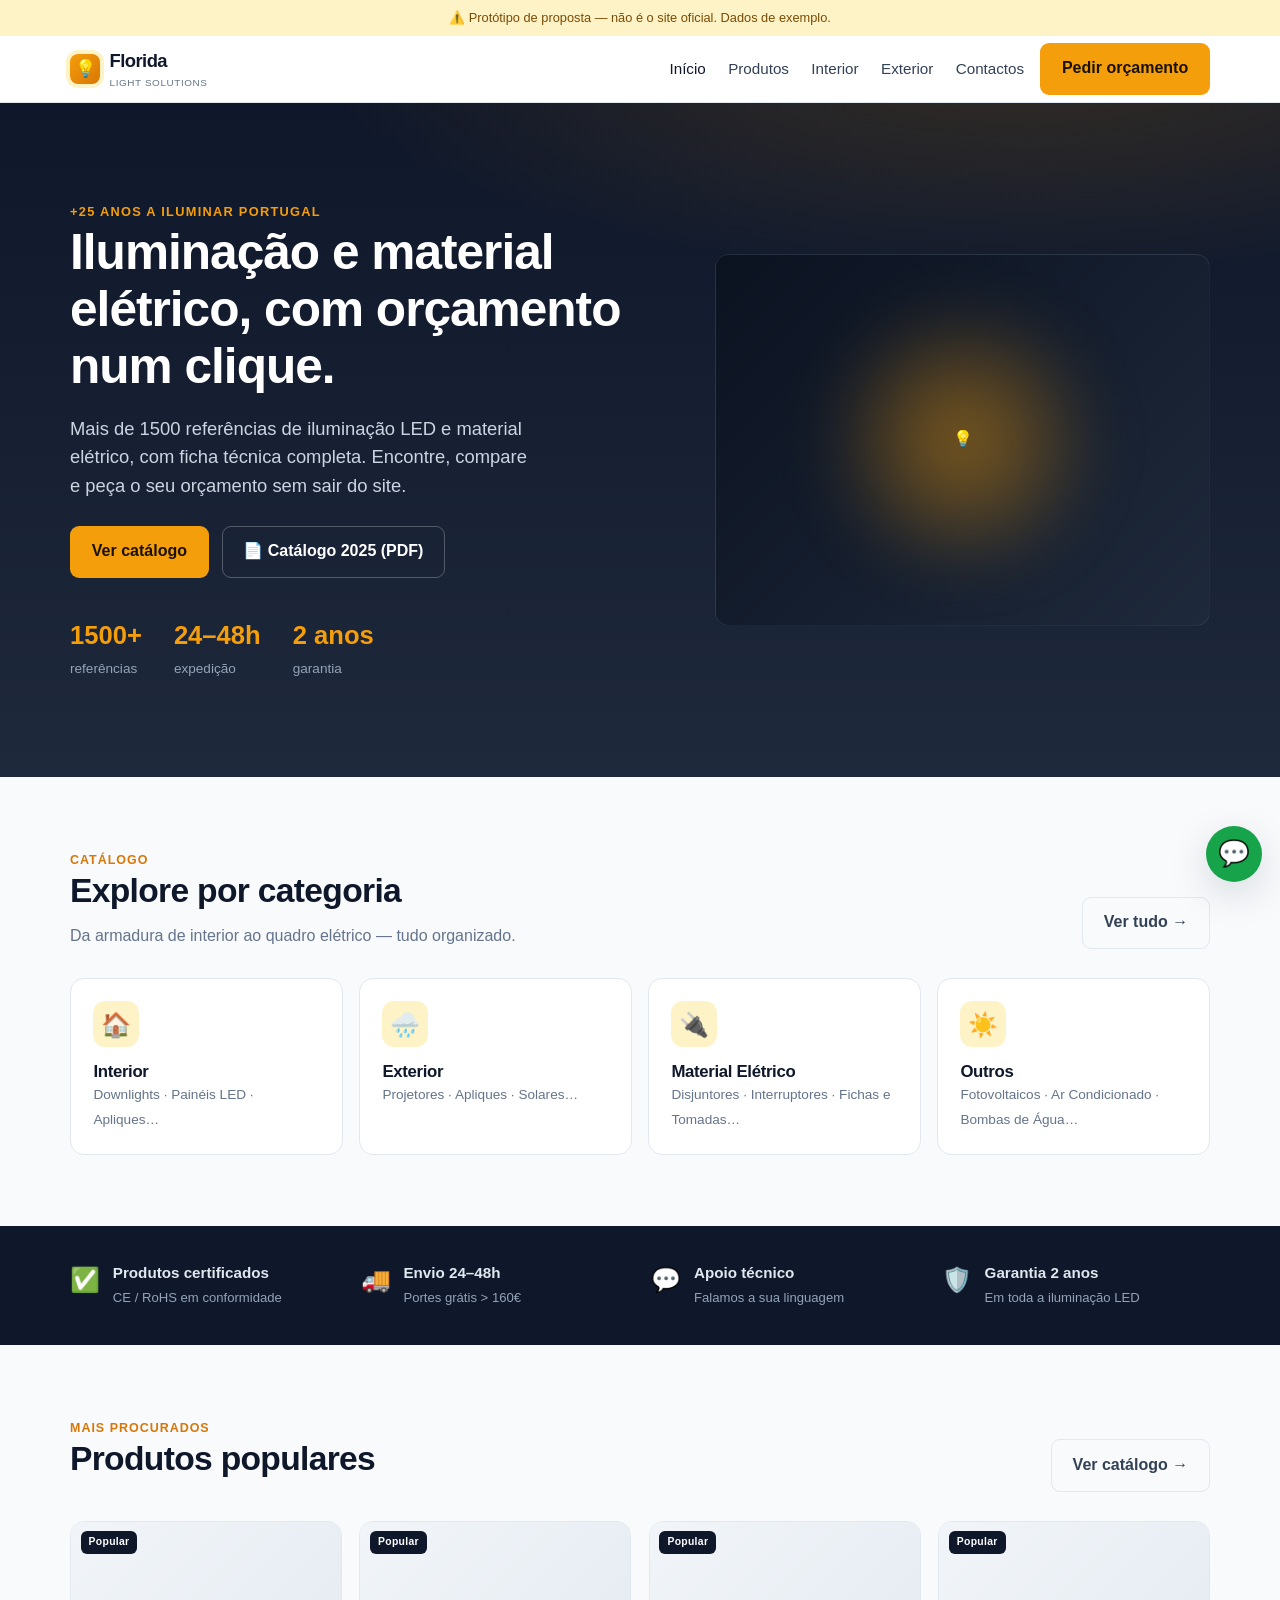
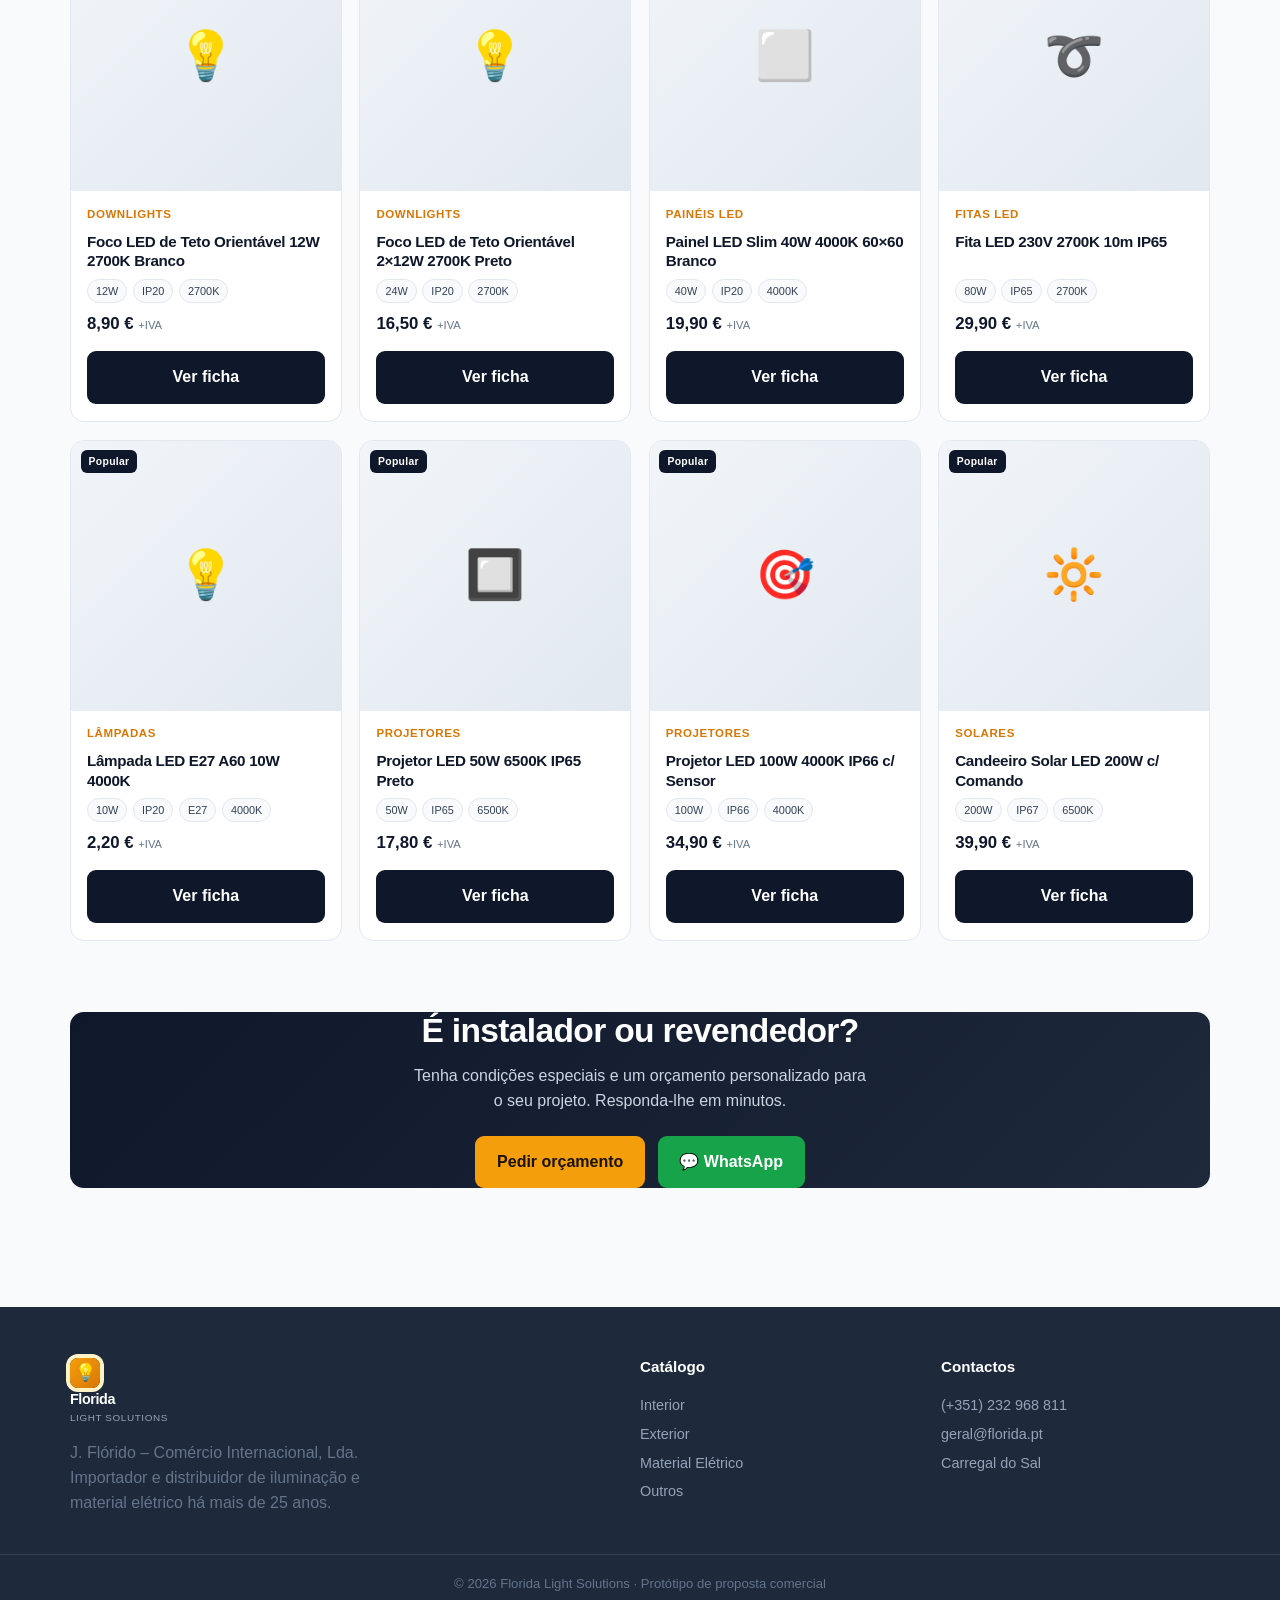
==== prototipo/index.html @ aee47a31 "Engenharia reversa florida.pt + proposta de marketplace novo - docs/diagnostico.md: levantamento (st" ====
<!DOCTYPE html>
<html lang="pt">
<head>
  <meta charset="UTF-8">
  <meta name="viewport" content="width=device-width, initial-scale=1">
  <title>Florida Light Solutions — Iluminação e Material Elétrico</title>
  <meta name="description" content="Importador e distribuidor de iluminação LED e material elétrico há mais de 25 anos. +1500 referências. Peça o seu orçamento.">
  <link rel="stylesheet" href="css/style.css">
</head>
<body>
  <div class="footer-note">⚠️ Protótipo de proposta — não é o site oficial. Dados de exemplo.</div>

  <header class="site-header">
    <div class="wrap nav">
      <a class="brand" href="index.html">
        <span class="bulb">💡</span>
        <span>Florida<small>Light Solutions</small></span>
      </a>
      <nav class="nav-links">
        <a href="index.html" class="active">Início</a>
        <a href="catalogo.html">Produtos</a>
        <a href="catalogo.html?cat=interior">Interior</a>
        <a href="catalogo.html?cat=exterior">Exterior</a>
        <a href="contacto.html">Contactos</a>
      </nav>
      <div class="nav-actions">
        <a class="btn btn-primary" href="contacto.html">Pedir orçamento</a>
      </div>
      <button class="menu-toggle" id="menuToggle" aria-label="Menu">☰</button>
    </div>
    <div class="mobile-menu" id="mobileMenu">
      <a href="index.html">Início</a>
      <a href="catalogo.html">Produtos</a>
      <a href="catalogo.html?cat=interior">Interior</a>
      <a href="catalogo.html?cat=exterior">Exterior</a>
      <a href="catalogo.html?cat=eletrico">Material Elétrico</a>
      <a href="contacto.html">Contactos</a>
    </div>
  </header>

  <!-- HERO -->
  <section class="hero">
    <div class="wrap">
      <div>
        <span class="kicker">+25 anos a iluminar Portugal</span>
        <h1>Iluminação e material elétrico, com orçamento num clique.</h1>
        <p class="lead">Mais de 1500 referências de iluminação LED e material elétrico, com ficha técnica completa. Encontre, compare e peça o seu orçamento sem sair do site.</p>
        <div class="hero-actions">
          <a class="btn btn-primary" href="catalogo.html">Ver catálogo</a>
          <a class="btn btn-ghost" style="color:#fff;border-color:rgba(255,255,255,.25)" href="#" onclick="alert('No site real: catálogo 2025 em PDF.');return false;">📄 Catálogo 2025 (PDF)</a>
        </div>
        <div class="hero-stats">
          <div><b>1500+</b><span>referências</span></div>
          <div><b>24–48h</b><span>expedição</span></div>
          <div><b>2 anos</b><span>garantia</span></div>
        </div>
      </div>
      <div class="hero-visual" aria-hidden="true">
        <div class="glow"></div>
        <div class="lamp">💡</div>
      </div>
    </div>
  </section>

  <!-- CATEGORIAS -->
  <section class="block">
    <div class="wrap">
      <div class="section-head">
        <div>
          <span class="eyebrow">Catálogo</span>
          <h2>Explore por categoria</h2>
          <p class="muted">Da armadura de interior ao quadro elétrico — tudo organizado.</p>
        </div>
        <a class="btn btn-ghost" href="catalogo.html">Ver tudo →</a>
      </div>
      <div class="cat-grid" id="homeCats"></div>
    </div>
  </section>

  <!-- TRUST -->
  <section class="trust">
    <div class="wrap">
      <div class="item"><span class="i">✅</span><div><b>Produtos certificados</b><span>CE / RoHS em conformidade</span></div></div>
      <div class="item"><span class="i">🚚</span><div><b>Envio 24–48h</b><span>Portes grátis &gt; 160€</span></div></div>
      <div class="item"><span class="i">💬</span><div><b>Apoio técnico</b><span>Falamos a sua linguagem</span></div></div>
      <div class="item"><span class="i">🛡️</span><div><b>Garantia 2 anos</b><span>Em toda a iluminação LED</span></div></div>
    </div>
  </section>

  <!-- POPULARES -->
  <section class="block">
    <div class="wrap">
      <div class="section-head">
        <div>
          <span class="eyebrow">Mais procurados</span>
          <h2>Produtos populares</h2>
        </div>
        <a class="btn btn-ghost" href="catalogo.html">Ver catálogo →</a>
      </div>
      <div class="product-grid" id="homePopular"></div>
    </div>
  </section>

  <!-- CTA -->
  <section class="block" style="padding-top:0">
    <div class="wrap">
      <div style="background:linear-gradient(135deg,var(--ink),var(--graphite));color:#fff;border-radius:var(--radius);padding:clamp(2rem,1.5rem+3vw,3.5rem);text-align:center">
        <h2 style="color:#fff">É instalador ou revendedor?</h2>
        <p style="color:#cbd5e1;max-width:52ch;margin:.4rem auto 1.4rem">Tenha condições especiais e um orçamento personalizado para o seu projeto. Responda-lhe em minutos.</p>
        <a class="btn btn-primary" href="contacto.html">Pedir orçamento</a>
        <a class="btn btn-wa" data-wa href="#" target="_blank" style="margin-left:.5rem">💬 WhatsApp</a>
      </div>
    </div>
  </section>

  <footer class="site-footer">
    <div class="wrap">
      <div>
        <a class="brand" href="index.html" style="color:#fff"><span class="bulb">💡</span><span>Florida<small style="color:#94a3b8">Light Solutions</small></span></a>
        <p class="muted" style="margin-top:.8rem;max-width:34ch">J. Flórido – Comércio Internacional, Lda. Importador e distribuidor de iluminação e material elétrico há mais de 25 anos.</p>
      </div>
      <div>
        <h5>Catálogo</h5>
        <a href="catalogo.html?cat=interior">Interior</a>
        <a href="catalogo.html?cat=exterior">Exterior</a>
        <a href="catalogo.html?cat=eletrico">Material Elétrico</a>
        <a href="catalogo.html?cat=outros">Outros</a>
      </div>
      <div>
        <h5>Contactos</h5>
        <a data-tel href="#">(+351) 232 968 811</a>
        <a data-mail href="#">geral@florida.pt</a>
        <a href="contacto.html">Carregal do Sal</a>
      </div>
    </div>
    <div class="footer-bottom">© 2026 Florida Light Solutions · Protótipo de proposta comercial</div>
  </footer>

  <a class="wa-float" data-wa href="#" target="_blank" aria-label="WhatsApp">💬</a>

  <script src="js/produtos.js"></script>
  <script src="js/app.js"></script>
</body>
</html>
---- prototipo/css/style.css ----
/* ============================================================
   Florida Light Solutions — protótipo de proposta
   Vanilla CSS, mobile-first, sem frameworks.
   Paleta: grafite industrial + âmbar (luz quente) + branco.
   ============================================================ */

:root {
  --ink: #0f172a;
  --graphite: #1e293b;
  --slate: #334155;
  --muted: #64748b;
  --line: #e2e8f0;
  --bg: #f8fafc;
  --card: #ffffff;

  --amber: #f59e0b;      /* luz quente 2700K */
  --amber-600: #d97706;
  --amber-100: #fef3c7;
  --cool: #38bdf8;       /* luz fria, usado com parcimónia */
  --green: #16a34a;      /* whatsapp / disponível */

  --radius: 14px;
  --radius-sm: 9px;
  --shadow: 0 1px 3px rgba(15,23,42,.06), 0 8px 24px rgba(15,23,42,.06);
  --shadow-lg: 0 12px 40px rgba(15,23,42,.14);
  --maxw: 1180px;
  --font: -apple-system, BlinkMacSystemFont, "Segoe UI", Roboto, Helvetica, Arial, sans-serif;
}

* { box-sizing: border-box; }
html { scroll-behavior: smooth; }
body {
  margin: 0;
  font-family: var(--font);
  color: var(--ink);
  background: var(--bg);
  line-height: 1.55;
  -webkit-font-smoothing: antialiased;
}
img { max-width: 100%; display: block; }
a { color: inherit; text-decoration: none; }
h1,h2,h3 { line-height: 1.15; margin: 0 0 .4em; letter-spacing: -.02em; }
h1 { font-size: clamp(1.9rem, 1.3rem + 3vw, 3.1rem); }
h2 { font-size: clamp(1.4rem, 1rem + 1.8vw, 2.1rem); }
.wrap { max-width: var(--maxw); margin: 0 auto; padding: 0 20px; }
.muted { color: var(--muted); }
.center { text-align: center; }

/* ---------- Botões ---------- */
.btn {
  display: inline-flex; align-items: center; gap: .5rem;
  font: inherit; font-weight: 600; cursor: pointer;
  padding: .8rem 1.3rem; border-radius: var(--radius-sm);
  border: 1px solid transparent; transition: .15s ease;
  white-space: nowrap;
}
.btn-primary { background: var(--amber); color: #1a1200; }
.btn-primary:hover { background: var(--amber-600); transform: translateY(-1px); }
.btn-dark { background: var(--ink); color: #fff; }
.btn-dark:hover { background: var(--graphite); }
.btn-ghost { background: transparent; border-color: var(--line); color: var(--slate); }
.btn-ghost:hover { border-color: var(--muted); }
.btn-wa { background: var(--green); color: #fff; }
.btn-wa:hover { filter: brightness(1.05); }
.btn-block { width: 100%; justify-content: center; }

/* ---------- Header ---------- */
.site-header {
  position: sticky; top: 0; z-index: 40;
  background: rgba(255,255,255,.92);
  backdrop-filter: saturate(180%) blur(10px);
  border-bottom: 1px solid var(--line);
}
.nav {
  display: flex; align-items: center; gap: 1rem;
  height: 66px;
}
.brand { display: flex; align-items: center; gap: .6rem; font-weight: 800; letter-spacing: -.03em; font-size: 1.15rem; }
.brand .bulb {
  width: 30px; height: 30px; border-radius: 8px;
  background: linear-gradient(135deg, var(--amber), var(--amber-600));
  display: grid; place-items: center; color: #1a1200; font-size: 17px;
  box-shadow: 0 0 0 4px var(--amber-100);
}
.brand small { display:block; font-weight: 500; font-size: .62rem; color: var(--muted); letter-spacing: .06em; text-transform: uppercase; }
.nav-links { display: none; margin-left: auto; gap: 1.4rem; align-items: center; }
.nav-links a { font-weight: 500; color: var(--slate); font-size: .95rem; }
.nav-links a:hover, .nav-links a.active { color: var(--ink); }
.nav-actions { margin-left: auto; display: flex; align-items: center; gap: .6rem; }
.nav-links + .nav-actions { margin-left: 0; }
.menu-toggle { margin-left:auto; background:none; border:1px solid var(--line); border-radius:8px; padding:.5rem .6rem; cursor:pointer; font-size:1.1rem; }

@media (min-width: 860px) {
  .nav-links { display: flex; }
  .menu-toggle { display: none; }
}
.mobile-menu { display:none; border-bottom:1px solid var(--line); background:#fff; }
.mobile-menu.open { display:block; }
.mobile-menu a { display:block; padding:.9rem 20px; border-top:1px solid var(--line); font-weight:500; }

/* ---------- Hero ---------- */
.hero {
  background:
    radial-gradient(1200px 400px at 80% -10%, rgba(245,158,11,.18), transparent 60%),
    linear-gradient(180deg, var(--ink), var(--graphite));
  color: #fff; padding: clamp(3rem, 2rem + 6vw, 6rem) 0;
}
.hero .wrap { display: grid; gap: 2.5rem; align-items: center; }
.hero h1 { color: #fff; }
.hero p.lead { font-size: 1.15rem; color: #cbd5e1; max-width: 46ch; }
.hero .kicker { color: var(--amber); font-weight: 700; letter-spacing: .1em; text-transform: uppercase; font-size: .8rem; }
.hero-actions { display: flex; flex-wrap: wrap; gap: .8rem; margin-top: 1.6rem; }
.hero-stats { display:flex; gap:2rem; margin-top:2.4rem; flex-wrap:wrap; }
.hero-stats b { display:block; font-size:1.6rem; color:var(--amber); }
.hero-stats span { color:#94a3b8; font-size:.85rem; }
.hero-visual {
  aspect-ratio: 4/3; border-radius: var(--radius); overflow:hidden;
  background: linear-gradient(135deg,#0b1220,#1e293b);
  border:1px solid rgba(255,255,255,.08); position:relative;
  display:grid; place-items:center;
}
.hero-visual .glow { position:absolute; width:70%; height:70%; border-radius:50%;
  background: radial-gradient(circle, rgba(245,158,11,.5), transparent 65%); filter: blur(30px); }
.hero-visual .lamp { position:relative; font-size: clamp(5rem,4rem+8vw,9rem); }
@media (min-width: 900px){ .hero .wrap { grid-template-columns: 1.1fr .9fr; } }

/* ---------- Secções ---------- */
section.block { padding: clamp(2.5rem, 2rem + 3vw, 4.5rem) 0; }
.section-head { display:flex; align-items:end; justify-content:space-between; gap:1rem; margin-bottom:1.8rem; flex-wrap:wrap; }
.section-head p { margin:.2rem 0 0; }
.eyebrow { color: var(--amber-600); font-weight:700; text-transform:uppercase; letter-spacing:.08em; font-size:.78rem; }

/* ---------- Grelha de categorias ---------- */
.cat-grid { display:grid; gap:1rem; grid-template-columns: repeat(2,1fr); }
@media (min-width:760px){ .cat-grid { grid-template-columns: repeat(4,1fr); } }
.cat-card {
  background:var(--card); border:1px solid var(--line); border-radius:var(--radius);
  padding:1.4rem; transition:.15s; display:block;
}
.cat-card:hover { box-shadow:var(--shadow); transform:translateY(-2px); border-color:transparent; }
.cat-card .ico { width:46px; height:46px; border-radius:12px; background:var(--amber-100); color:var(--amber-600);
  display:grid; place-items:center; font-size:24px; margin-bottom:.9rem; }
.cat-card h3 { font-size:1.05rem; margin:0 0 .1rem; }
.cat-card span { color:var(--muted); font-size:.85rem; }

/* ---------- Grelha de produtos ---------- */
.product-grid { display:grid; gap:1.1rem; grid-template-columns: repeat(2,1fr); }
@media (min-width:680px){ .product-grid { grid-template-columns: repeat(3,1fr); } }
@media (min-width:1000px){ .product-grid { grid-template-columns: repeat(4,1fr); } }
.card {
  background:var(--card); border:1px solid var(--line); border-radius:var(--radius);
  overflow:hidden; display:flex; flex-direction:column; transition:.15s;
}
.card:hover { box-shadow:var(--shadow); transform:translateY(-3px); }
.card .thumb {
  aspect-ratio:1; background:linear-gradient(135deg,#f1f5f9,#e2e8f0);
  display:grid; place-items:center; font-size:3rem; position:relative;
}
.card .thumb .tag {
  position:absolute; top:.6rem; left:.6rem; background:var(--ink); color:#fff;
  font-size:.65rem; font-weight:600; padding:.2rem .5rem; border-radius:6px; letter-spacing:.03em;
}
.card .body { padding:.9rem 1rem 1.1rem; display:flex; flex-direction:column; gap:.5rem; flex:1; }
.card .cat { color:var(--amber-600); font-size:.72rem; font-weight:700; text-transform:uppercase; letter-spacing:.05em; }
.card h3 { font-size:.95rem; margin:0; line-height:1.3; }
.card .specs { display:flex; flex-wrap:wrap; gap:.35rem; margin-top:auto; }
.chip { font-size:.68rem; background:var(--bg); border:1px solid var(--line); color:var(--slate);
  padding:.15rem .5rem; border-radius:999px; }
.card .price { font-weight:800; font-size:1.05rem; }
.card .price small { font-weight:500; color:var(--muted); font-size:.7rem; }
.card .card-btn { margin-top:.4rem; }

/* ---------- Catálogo layout ---------- */
.catalog { display:grid; gap:1.5rem; }
@media (min-width:900px){ .catalog { grid-template-columns: 260px 1fr; align-items:start; } }
.filters {
  background:var(--card); border:1px solid var(--line); border-radius:var(--radius); padding:1.2rem;
  position:sticky; top:82px;
}
.filters h4 { margin:1.1rem 0 .5rem; font-size:.85rem; text-transform:uppercase; letter-spacing:.05em; color:var(--muted); }
.filters h4:first-child { margin-top:0; }
.filter-opt { display:flex; align-items:center; gap:.5rem; padding:.28rem 0; font-size:.92rem; cursor:pointer; }
.filter-opt input { accent-color: var(--amber-600); width:16px; height:16px; }
.range-val { font-weight:700; color:var(--amber-600); }
input[type=range]{ width:100%; accent-color:var(--amber-600); }
.toolbar { display:flex; gap:.8rem; align-items:center; justify-content:space-between; margin-bottom:1.1rem; flex-wrap:wrap; }
.searchbox { flex:1; min-width:180px; display:flex; align-items:center; gap:.5rem;
  background:var(--card); border:1px solid var(--line); border-radius:var(--radius-sm); padding:.6rem .9rem; }
.searchbox input { border:none; outline:none; font:inherit; width:100%; background:none; }
select.sort { font:inherit; padding:.6rem .9rem; border:1px solid var(--line); border-radius:var(--radius-sm); background:var(--card); }
.result-count { color:var(--muted); font-size:.9rem; }
.filters-toggle { display:inline-flex; }
@media (min-width:900px){ .filters-toggle { display:none; } .filters { display:block !important; } }
.filters.mobile-hidden { display:none; }

/* ---------- Ficha de produto ---------- */
.pd { display:grid; gap:2rem; }
@media (min-width:880px){ .pd { grid-template-columns: 1fr 1fr; align-items:start; } }
.gallery .main {
  aspect-ratio:1; background:linear-gradient(135deg,#f1f5f9,#e2e8f0); border:1px solid var(--line);
  border-radius:var(--radius); display:grid; place-items:center; font-size:7rem;
}
.gallery .thumbs { display:flex; gap:.6rem; margin-top:.8rem; }
.gallery .thumbs div { width:64px; height:64px; border:1px solid var(--line); border-radius:10px;
  display:grid; place-items:center; font-size:1.6rem; background:var(--card); cursor:pointer; }
.gallery .thumbs div.active { border-color:var(--amber); box-shadow:0 0 0 2px var(--amber-100); }
.pd .cat { color:var(--amber-600); font-weight:700; text-transform:uppercase; font-size:.78rem; letter-spacing:.05em; }
.pd .price-row { display:flex; align-items:baseline; gap:.6rem; margin:.6rem 0 1rem; }
.pd .price-row .big { font-size:2rem; font-weight:800; }
.pd .ref { color:var(--muted); font-size:.85rem; }
.pd .actions { display:flex; flex-direction:column; gap:.6rem; margin:1.3rem 0; }
@media (min-width:520px){ .pd .actions { flex-direction:row; } }
.spec-table { width:100%; border-collapse:collapse; margin-top:1rem; }
.spec-table th, .spec-table td { text-align:left; padding:.6rem .2rem; border-bottom:1px solid var(--line); font-size:.92rem; }
.spec-table th { color:var(--muted); font-weight:500; width:45%; }
.spec-table td { font-weight:600; }
.badges { display:flex; flex-wrap:wrap; gap:.6rem; margin-top:1.2rem; }
.badge { display:inline-flex; align-items:center; gap:.4rem; font-size:.8rem; color:var(--slate);
  background:var(--bg); border:1px solid var(--line); padding:.4rem .7rem; border-radius:999px; }
.datasheet { display:inline-flex; align-items:center; gap:.5rem; margin-top:1rem; font-weight:600; color:var(--amber-600); }

/* ---------- Trust bar ---------- */
.trust { background:var(--ink); color:#e2e8f0; }
.trust .wrap { display:grid; gap:1.4rem; grid-template-columns:repeat(2,1fr); padding:2.2rem 20px; }
@media (min-width:760px){ .trust .wrap { grid-template-columns:repeat(4,1fr); } }
.trust .item { display:flex; gap:.8rem; align-items:flex-start; }
.trust .item .i { font-size:1.5rem; color:var(--amber); }
.trust .item b { display:block; font-size:.95rem; }
.trust .item span { color:#94a3b8; font-size:.82rem; }

/* ---------- Contacto ---------- */
.contact-grid { display:grid; gap:2rem; }
@media (min-width:820px){ .contact-grid { grid-template-columns: 1fr 1fr; } }
.field { margin-bottom:1rem; }
.field label { display:block; font-size:.85rem; font-weight:600; margin-bottom:.35rem; }
.field input, .field textarea, .field select {
  width:100%; font:inherit; padding:.75rem .9rem; border:1px solid var(--line);
  border-radius:var(--radius-sm); background:var(--card); outline:none; transition:.15s;
}
.field input:focus, .field textarea:focus, .field select:focus { border-color:var(--amber); box-shadow:0 0 0 3px var(--amber-100); }
.info-card { background:var(--card); border:1px solid var(--line); border-radius:var(--radius); padding:1.4rem; }
.info-row { display:flex; gap:.8rem; align-items:flex-start; padding:.7rem 0; border-bottom:1px solid var(--line); }
.info-row:last-child { border-bottom:none; }
.info-row .i { font-size:1.2rem; color:var(--amber-600); width:24px; text-align:center; }

/* ---------- Breadcrumb ---------- */
.crumb { font-size:.85rem; color:var(--muted); padding:1rem 0; }
.crumb a:hover { color:var(--ink); }

/* ---------- WhatsApp flutuante ---------- */
.wa-float {
  position:fixed; right:18px; bottom:18px; z-index:50;
  background:var(--green); color:#fff; width:56px; height:56px; border-radius:50%;
  display:grid; place-items:center; font-size:1.6rem; box-shadow:var(--shadow-lg);
  transition:.15s;
}
.wa-float:hover { transform:scale(1.06); }

/* ---------- Footer ---------- */
.site-footer { background:var(--graphite); color:#cbd5e1; margin-top:3rem; }
.site-footer .wrap { padding:3rem 20px 1.4rem; display:grid; gap:2rem; grid-template-columns:repeat(2,1fr); }
@media (min-width:760px){ .site-footer .wrap { grid-template-columns:2fr 1fr 1fr; } }
.site-footer h5 { color:#fff; margin:0 0 .8rem; font-size:.95rem; }
.site-footer a { color:#94a3b8; display:block; padding:.2rem 0; font-size:.9rem; }
.site-footer a:hover { color:#fff; }
.footer-bottom { border-top:1px solid rgba(255,255,255,.1); text-align:center; color:#64748b; font-size:.82rem; padding:1.2rem 0; }
.footer-note { background:var(--amber-100); color:#7c4a03; text-align:center; font-size:.8rem; padding:.5rem; }

/* ---------- Utilitários ---------- */
.hidden { display:none !important; }
.empty { text-align:center; padding:3rem 1rem; color:var(--muted); }
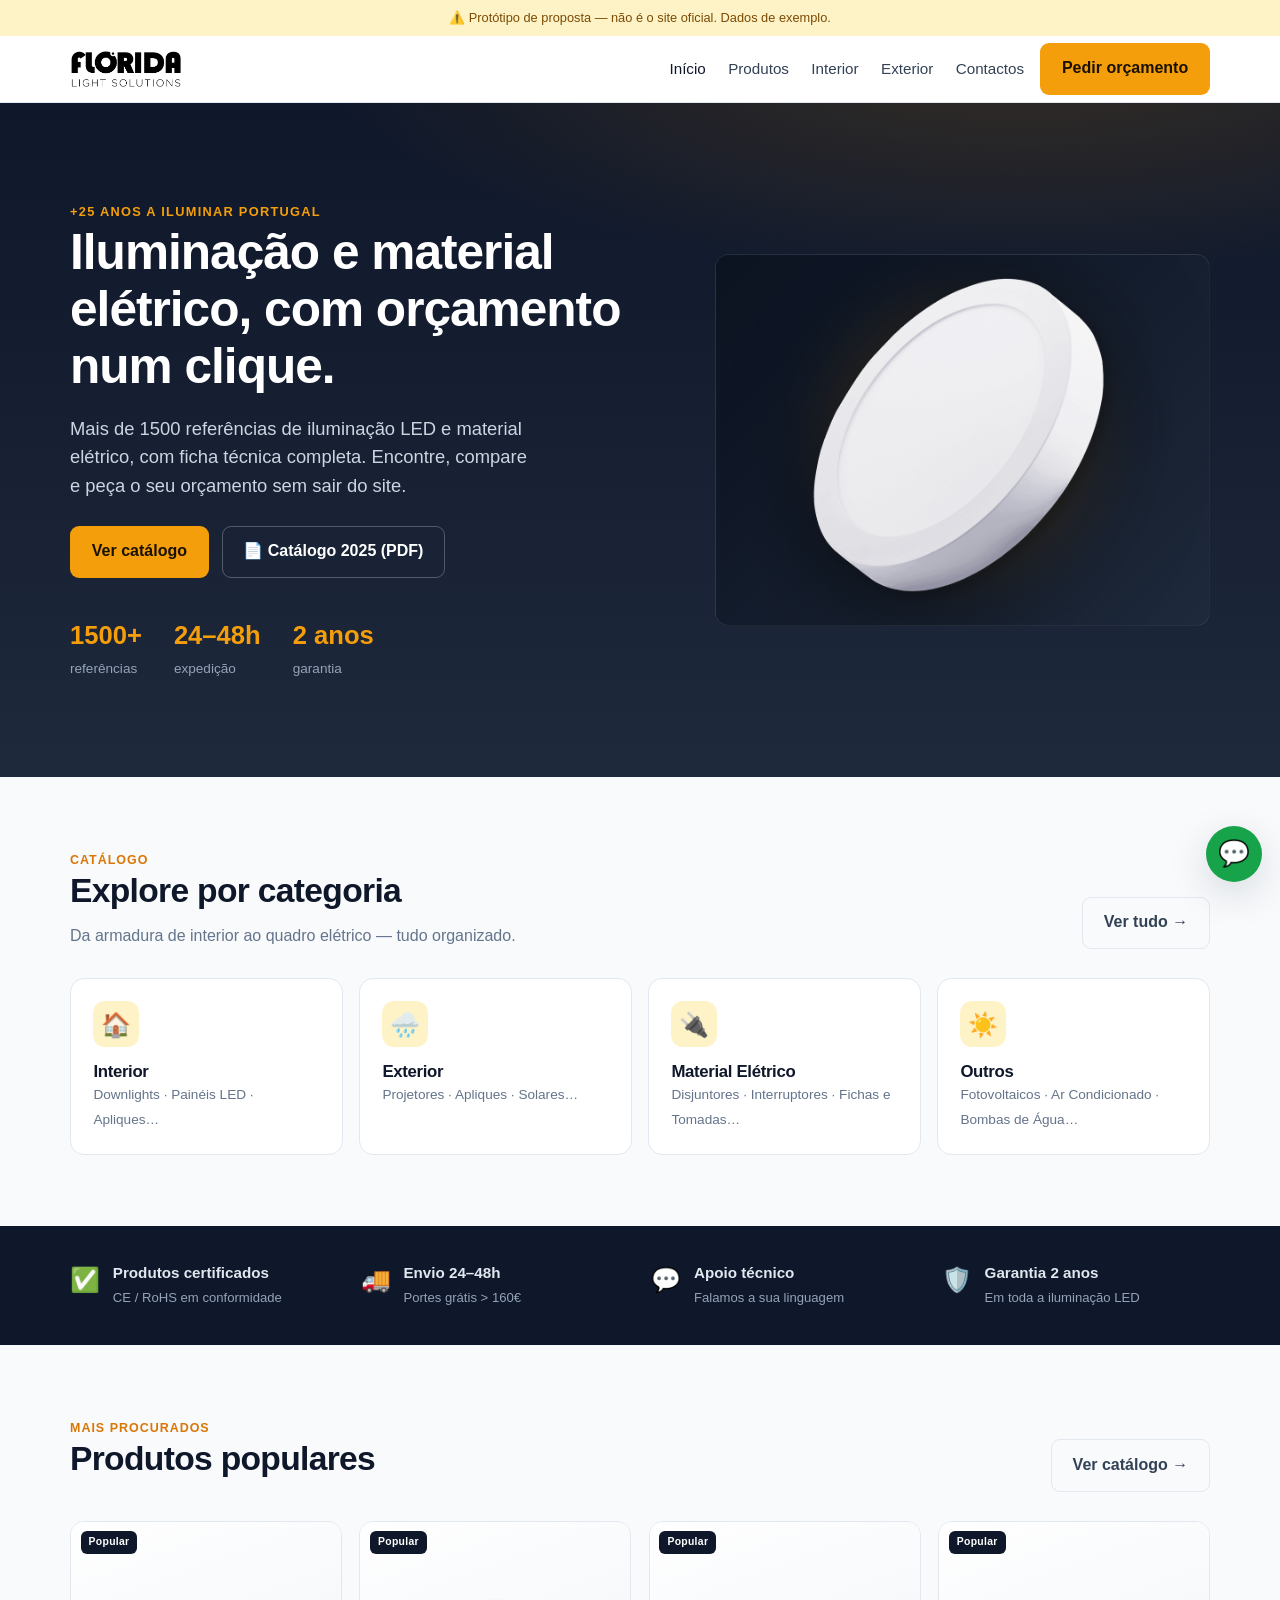
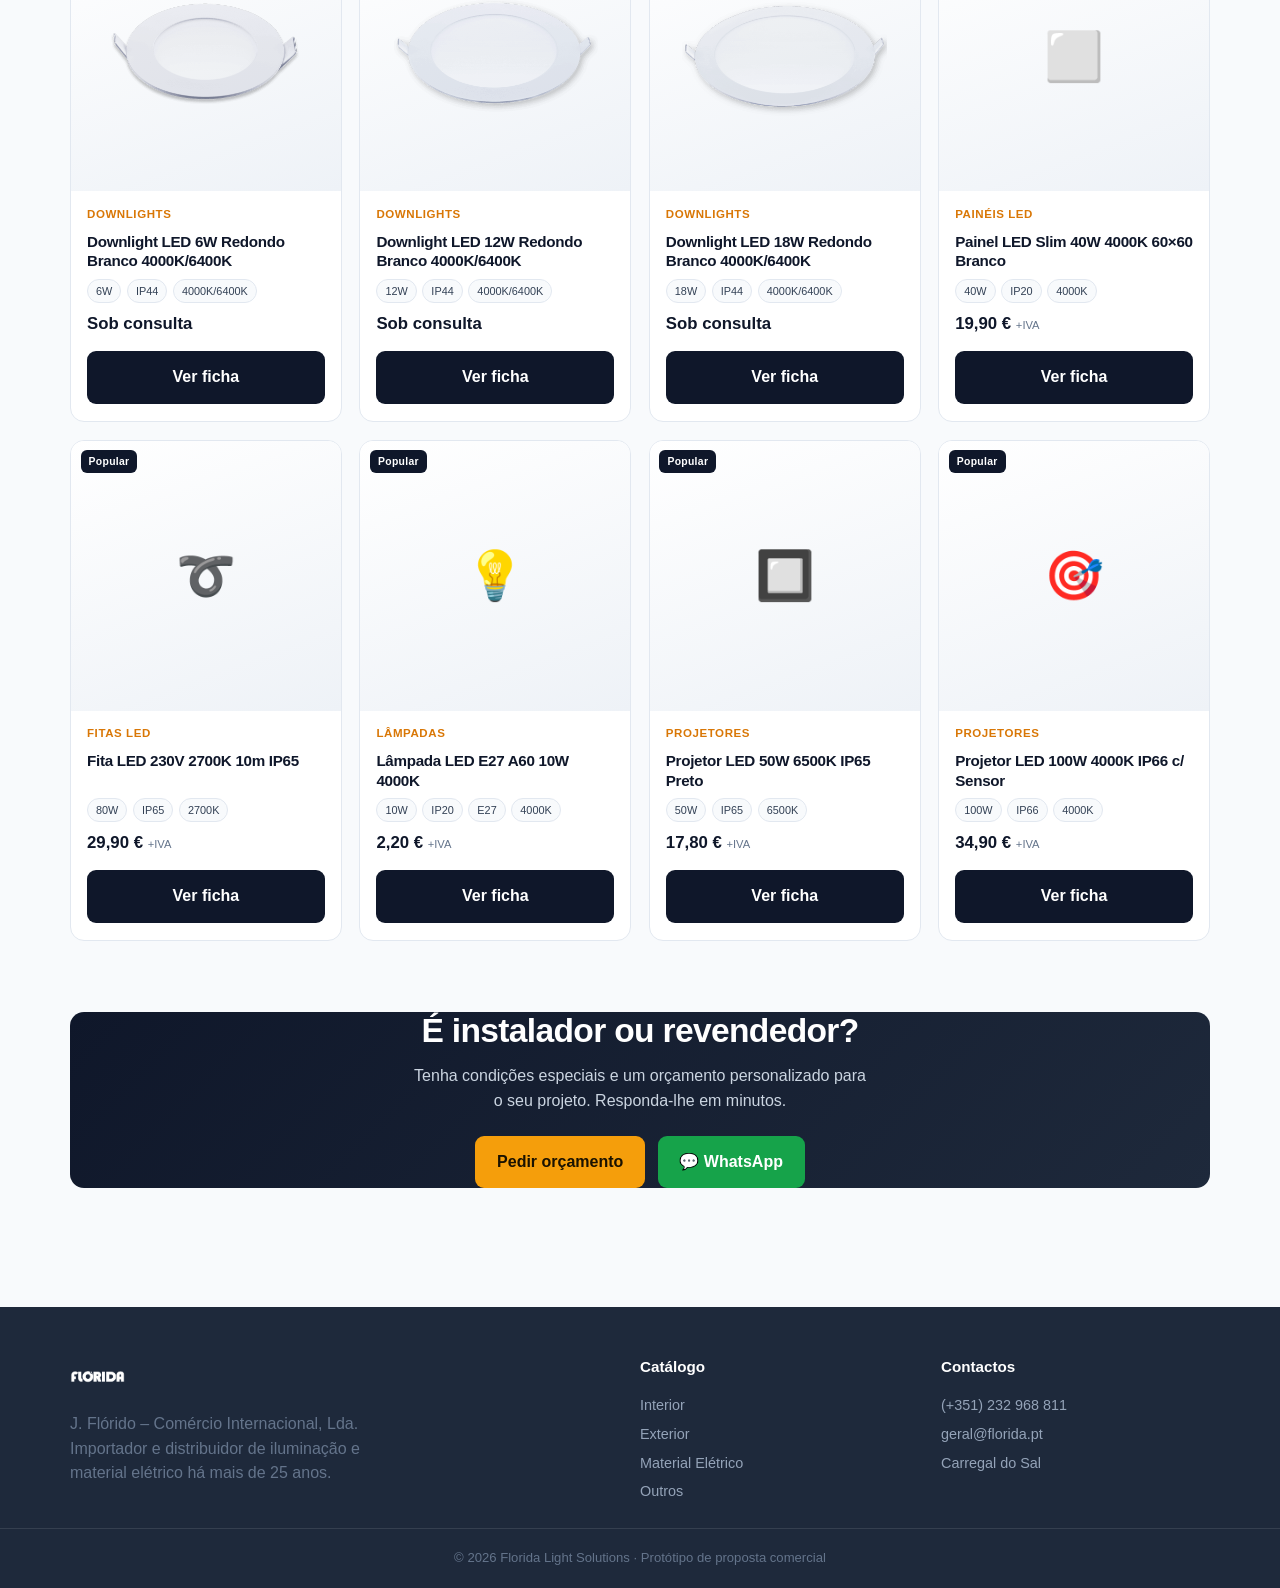
==== commit 682ff862: "Logótipo oficial FLÓRIDA + fotos reais dos produtos + polimento - Cabeçalho/rodapé usam o logótipo r" ====
--- a/prototipo/index.html
+++ b/prototipo/index.html
@@ -12,10 +12,7 @@
 
   <header class="site-header">
     <div class="wrap nav">
-      <a class="brand" href="index.html">
-        <span class="bulb">💡</span>
-        <span>Florida<small>Light Solutions</small></span>
-      </a>
+      <a class="brand" href="index.html"><img class="logo" src="img/logo-florida-dark.png" alt="Florida Light Solutions"></a>
       <nav class="nav-links">
         <a href="index.html" class="active">Início</a>
         <a href="catalogo.html">Produtos</a>
@@ -57,7 +54,7 @@
       </div>
       <div class="hero-visual" aria-hidden="true">
         <div class="glow"></div>
-        <div class="lamp">💡</div>
+        <img class="hero-prod" src="img/dl-18w-superficie.png" alt="">
       </div>
     </div>
   </section>
@@ -116,7 +113,7 @@
   <footer class="site-footer">
     <div class="wrap">
       <div>
-        <a class="brand" href="index.html" style="color:#fff"><span class="bulb">💡</span><span>Florida<small style="color:#94a3b8">Light Solutions</small></span></a>
+        <a class="brand" href="index.html"><img class="logo logo-light" src="img/logo-florida.png" alt="Florida Light Solutions"></a>
         <p class="muted" style="margin-top:.8rem;max-width:34ch">J. Flórido – Comércio Internacional, Lda. Importador e distribuidor de iluminação e material elétrico há mais de 25 anos.</p>
       </div>
       <div>
--- a/prototipo/css/style.css
+++ b/prototipo/css/style.css
@@ -83,6 +83,9 @@
   box-shadow: 0 0 0 4px var(--amber-100);
 }
 .brand small { display:block; font-weight: 500; font-size: .62rem; color: var(--muted); letter-spacing: .06em; text-transform: uppercase; }
+.brand .logo { height: 34px; width: auto; display: block; }
+.brand .logo-light { height: 42px; }
+@media (min-width: 860px){ .brand .logo { height: 38px; } }
 .nav-links { display: none; margin-left: auto; gap: 1.4rem; align-items: center; }
 .nav-links a { font-weight: 500; color: var(--slate); font-size: .95rem; }
 .nav-links a:hover, .nav-links a.active { color: var(--ink); }
@@ -119,9 +122,11 @@
   border:1px solid rgba(255,255,255,.08); position:relative;
   display:grid; place-items:center;
 }
-.hero-visual .glow { position:absolute; width:70%; height:70%; border-radius:50%;
-  background: radial-gradient(circle, rgba(245,158,11,.5), transparent 65%); filter: blur(30px); }
+.hero-visual .glow { position:absolute; width:80%; height:80%; border-radius:50%;
+  background: radial-gradient(circle, rgba(245,158,11,.45), transparent 62%); filter: blur(34px); }
 .hero-visual .lamp { position:relative; font-size: clamp(5rem,4rem+8vw,9rem); }
+.hero-visual .hero-prod { position:relative; width:72%; height:auto; object-fit:contain;
+  filter: drop-shadow(0 24px 50px rgba(0,0,0,.5)); }
 @media (min-width: 900px){ .hero .wrap { grid-template-columns: 1.1fr .9fr; } }
 
 /* ---------- Secções ---------- */
@@ -153,9 +158,14 @@
 }
 .card:hover { box-shadow:var(--shadow); transform:translateY(-3px); }
 .card .thumb {
-  aspect-ratio:1; background:linear-gradient(135deg,#f1f5f9,#e2e8f0);
-  display:grid; place-items:center; font-size:3rem; position:relative;
-}
+  aspect-ratio:1; background:linear-gradient(160deg,#ffffff,#eef2f7);
+  display:grid; place-items:center; font-size:3rem; position:relative; overflow:hidden;
+}
+.card .thumb.has-img { padding:12%; }
+.card .thumb img { width:100%; height:100%; object-fit:contain;
+  transition:transform .25s ease; mix-blend-mode:multiply; }
+.card:hover .thumb img { transform:scale(1.05); }
+.card .thumb .ph { line-height:1; }
 .card .thumb .tag {
   position:absolute; top:.6rem; left:.6rem; background:var(--ink); color:#fff;
   font-size:.65rem; font-weight:600; padding:.2rem .5rem; border-radius:6px; letter-spacing:.03em;
@@ -197,12 +207,15 @@
 .pd { display:grid; gap:2rem; }
 @media (min-width:880px){ .pd { grid-template-columns: 1fr 1fr; align-items:start; } }
 .gallery .main {
-  aspect-ratio:1; background:linear-gradient(135deg,#f1f5f9,#e2e8f0); border:1px solid var(--line);
-  border-radius:var(--radius); display:grid; place-items:center; font-size:7rem;
-}
+  aspect-ratio:1; background:linear-gradient(160deg,#ffffff,#eef2f7); border:1px solid var(--line);
+  border-radius:var(--radius); display:grid; place-items:center; font-size:7rem; overflow:hidden;
+}
+.gallery .main.has-img { padding:8%; }
+.gallery .main img { width:100%; height:100%; object-fit:contain; mix-blend-mode:multiply; }
 .gallery .thumbs { display:flex; gap:.6rem; margin-top:.8rem; }
 .gallery .thumbs div { width:64px; height:64px; border:1px solid var(--line); border-radius:10px;
-  display:grid; place-items:center; font-size:1.6rem; background:var(--card); cursor:pointer; }
+  display:grid; place-items:center; font-size:1.6rem; background:var(--card); cursor:pointer; overflow:hidden; padding:6px; }
+.gallery .thumbs div img { width:100%; height:100%; object-fit:contain; mix-blend-mode:multiply; }
 .gallery .thumbs div.active { border-color:var(--amber); box-shadow:0 0 0 2px var(--amber-100); }
 .pd .cat { color:var(--amber-600); font-weight:700; text-transform:uppercase; font-size:.78rem; letter-spacing:.05em; }
 .pd .price-row { display:flex; align-items:baseline; gap:.6rem; margin:.6rem 0 1rem; }
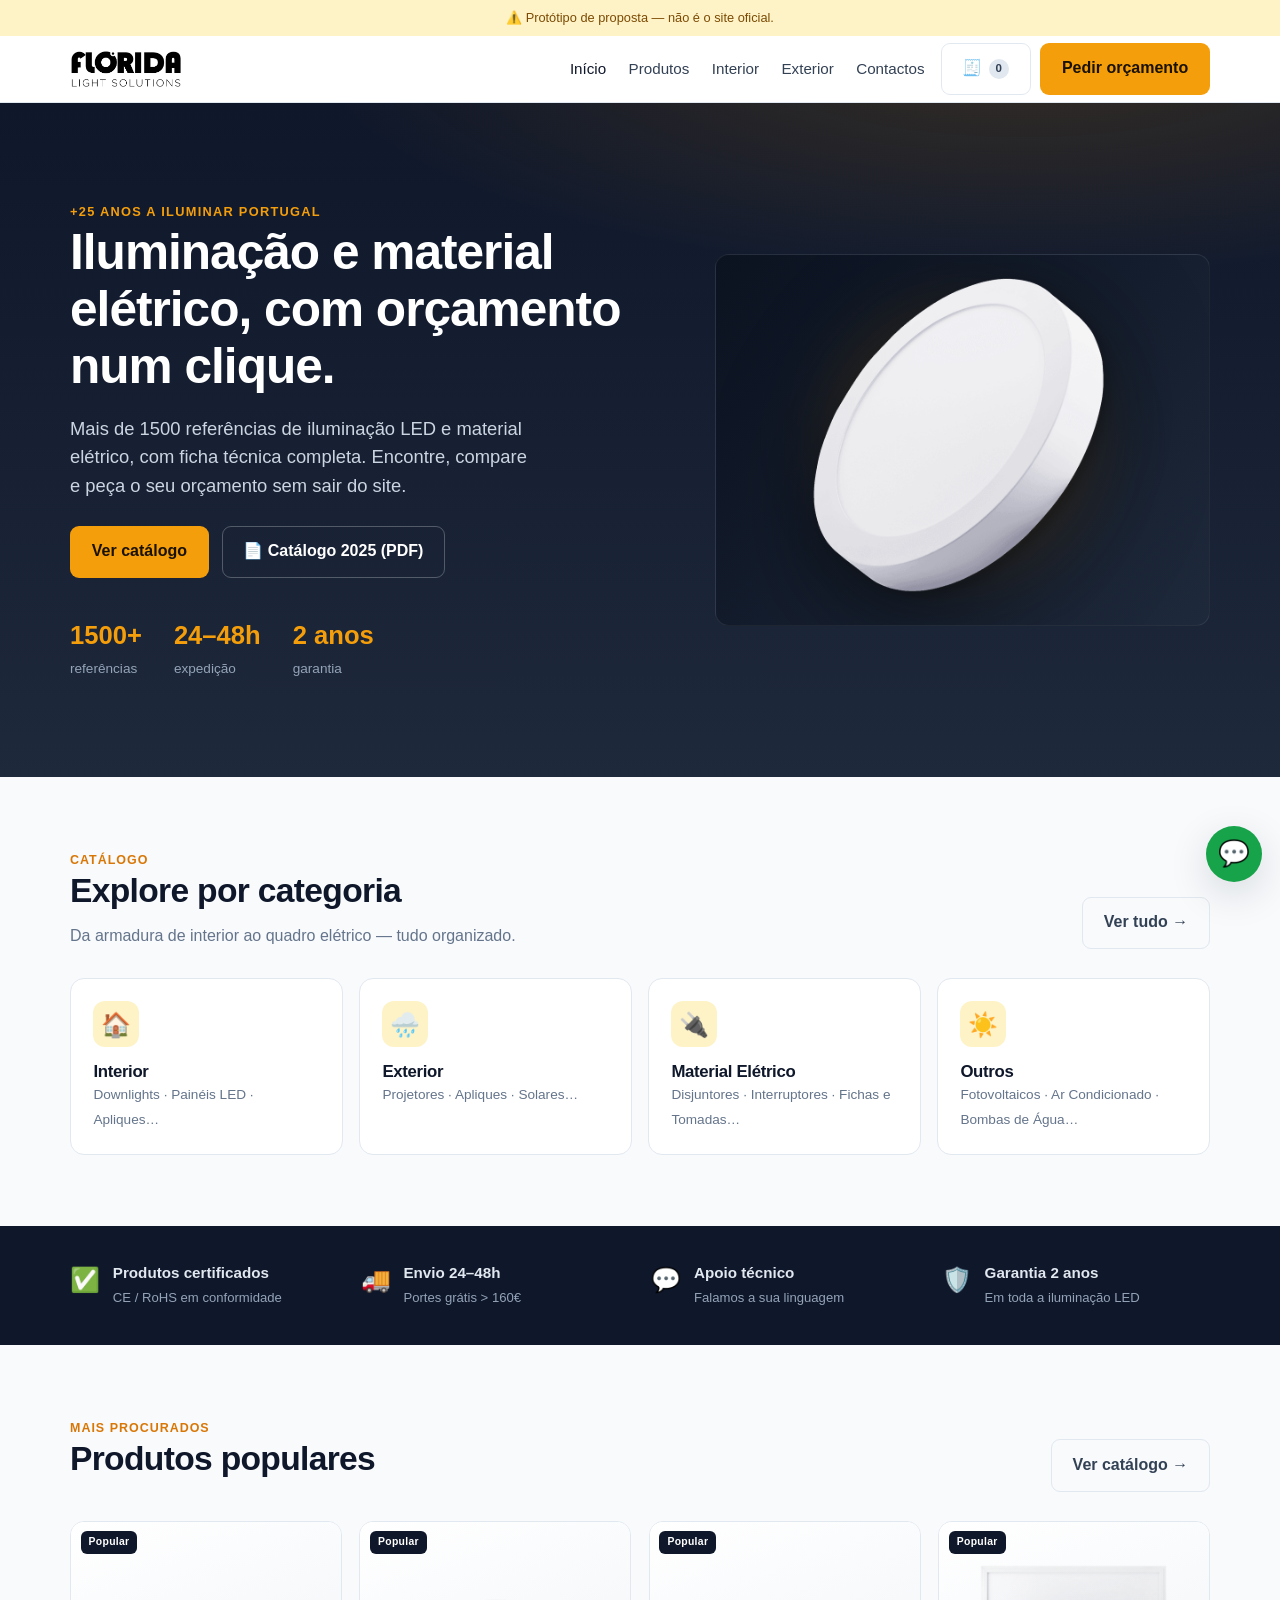
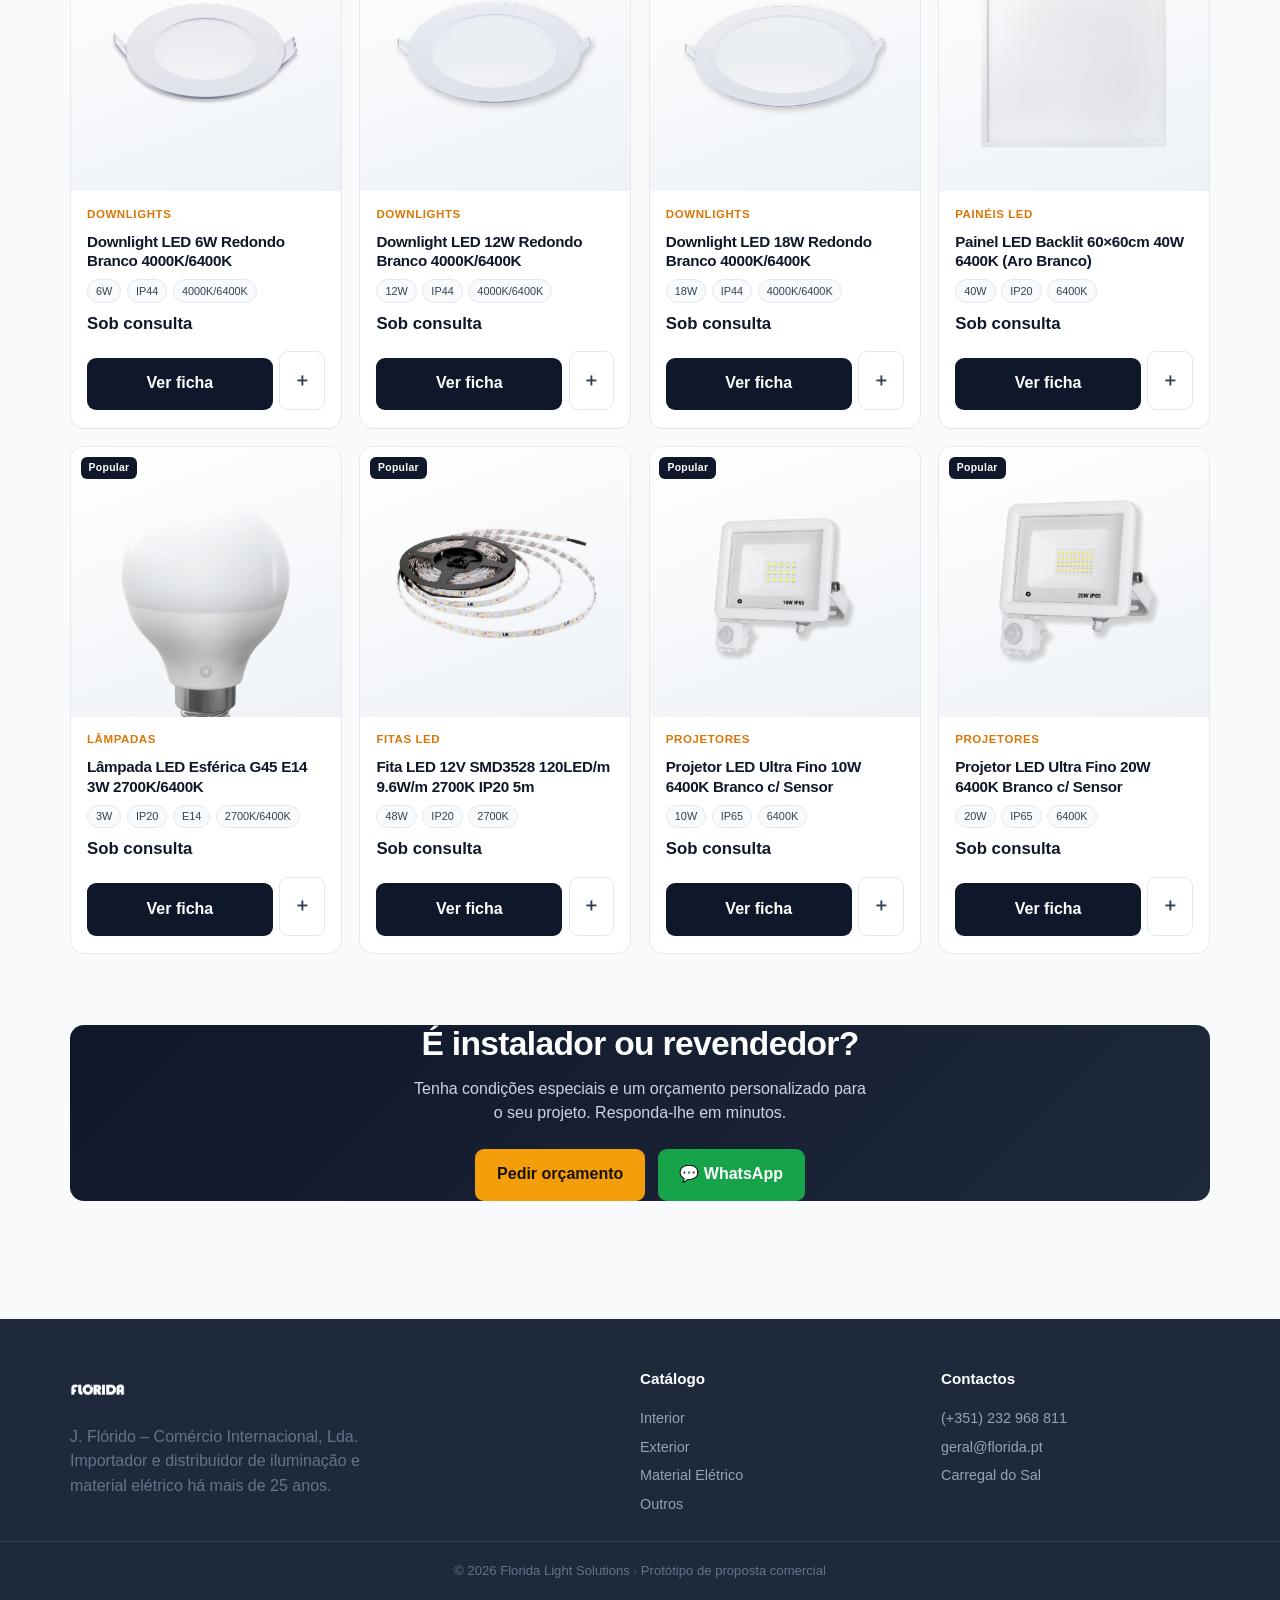
==== commit 4ee8ffa7: "Lista de orçamento multi-produto, SEO técnico e ficha premium Lista de orçamento: - Botão ＋ em cartõ" ====
--- a/prototipo/index.html
+++ b/prototipo/index.html
@@ -6,9 +6,15 @@
   <title>Florida Light Solutions — Iluminação e Material Elétrico</title>
   <meta name="description" content="Importador e distribuidor de iluminação LED e material elétrico há mais de 25 anos. +1500 referências. Peça o seu orçamento.">
   <link rel="stylesheet" href="css/style.css">
+  <link rel="canonical" href="index.html">
+  <meta property="og:title" content="Florida Light Solutions — Iluminação e Material Elétrico">
+  <meta property="og:description" content="Importador e distribuidor de iluminação LED e material elétrico há mais de 25 anos. +1500 referências. Peça o seu orçamento.">
+  <meta property="og:type" content="website">
+  <meta property="og:image" content="img/logo-social.png">
+  <meta name="twitter:card" content="summary_large_image">
 </head>
 <body>
-  <div class="footer-note">⚠️ Protótipo de proposta — não é o site oficial. Dados de exemplo.</div>
+  <div class="footer-note">⚠️ Protótipo de proposta — não é o site oficial.</div>
 
   <header class="site-header">
     <div class="wrap nav">
@@ -21,6 +27,7 @@
         <a href="contacto.html">Contactos</a>
       </nav>
       <div class="nav-actions">
+        <a class="btn btn-ghost quote-btn" href="orcamento.html" title="O meu orçamento">🧾 <span data-quote-count>0</span></a>
         <a class="btn btn-primary" href="contacto.html">Pedir orçamento</a>
       </div>
       <button class="menu-toggle" id="menuToggle" aria-label="Menu">☰</button>
--- a/prototipo/css/style.css
+++ b/prototipo/css/style.css
@@ -282,3 +282,76 @@
 /* ---------- Utilitários ---------- */
 .hidden { display:none !important; }
 .empty { text-align:center; padding:3rem 1rem; color:var(--muted); }
+
+/* ============================================================
+   Melhorias: orçamento, badge, toast, temperatura, lightbox
+   ============================================================ */
+
+/* Pílula de orçamento no cabeçalho */
+.quote-btn { position:relative; display:inline-flex; align-items:center; gap:.4rem; font-weight:600; }
+.quote-btn [data-quote-count] {
+  min-width:20px; height:20px; padding:0 6px; border-radius:999px;
+  background:var(--line); color:var(--slate); font-size:.72rem; font-weight:700;
+  display:inline-grid; place-items:center; transition:.15s;
+}
+.quote-btn.has-items [data-quote-count] { background:var(--amber); color:#1a1200; }
+
+/* Ações no cartão */
+.card-actions { display:flex; gap:.4rem; margin-top:.4rem; }
+.card-actions .card-btn { flex:1; justify-content:center; }
+.card-add { padding:.6rem .8rem; font-size:1.1rem; line-height:1; font-weight:700; }
+
+/* Toast */
+.toast {
+  position:fixed; left:50%; bottom:84px; transform:translate(-50%,20px);
+  background:var(--ink); color:#fff; padding:.7rem 1.1rem; border-radius:999px;
+  font-size:.9rem; font-weight:500; box-shadow:var(--shadow-lg); z-index:60;
+  opacity:0; pointer-events:none; transition:.25s ease; max-width:90vw; text-align:center;
+}
+.toast.show { opacity:1; transform:translate(-50%,0); }
+
+/* Seletor de temperatura de cor */
+.temp-row { display:flex; align-items:center; gap:.7rem; margin:.2rem 0 1rem; flex-wrap:wrap; }
+.temp-select { display:inline-flex; gap:.4rem; }
+.temp-opt {
+  font:inherit; cursor:pointer; padding:.4rem .8rem; border-radius:999px;
+  border:1px solid var(--line); background:var(--card); font-weight:600; font-size:.85rem; transition:.15s;
+}
+.temp-opt:hover { border-color:var(--amber); }
+.temp-opt.active { background:var(--ink); color:#fff; border-color:var(--ink); }
+
+/* Link "ver o meu orçamento" na ficha */
+.pd-quote-link { display:inline-block; margin:-.4rem 0 1rem; font-weight:600; color:var(--amber-600); font-size:.9rem; }
+.pd-quote-link:hover { text-decoration:underline; }
+
+/* Dica de zoom + cursor na galeria */
+.gallery .main.zoomable { cursor:zoom-in; }
+.gallery .zoom-hint {
+  position:absolute; bottom:.8rem; right:.8rem; background:rgba(15,23,42,.75); color:#fff;
+  font-size:.72rem; padding:.3rem .6rem; border-radius:999px; pointer-events:none;
+}
+.gallery .main { position:relative; }
+
+/* Lightbox */
+.lightbox {
+  position:fixed; inset:0; z-index:80; background:rgba(15,23,42,.9);
+  display:none; place-items:center; padding:5vw; cursor:zoom-out;
+}
+.lightbox.open { display:grid; }
+.lightbox img { max-width:90vw; max-height:85vh; object-fit:contain; border-radius:12px; background:#fff; padding:2%; }
+.lb-close { position:absolute; top:18px; right:22px; background:none; border:none; color:#fff;
+  font-size:1.8rem; cursor:pointer; line-height:1; }
+
+/* Página de orçamento */
+.quote-table { width:100%; border-collapse:collapse; background:var(--card);
+  border:1px solid var(--line); border-radius:var(--radius); overflow:hidden; }
+.quote-table th, .quote-table td { text-align:left; padding:.9rem 1rem; border-bottom:1px solid var(--line); vertical-align:middle; }
+.quote-table thead th { font-size:.78rem; text-transform:uppercase; letter-spacing:.05em; color:var(--muted); background:var(--bg); }
+.quote-table tr:last-child td { border-bottom:none; }
+.qty { display:inline-flex; align-items:center; gap:.2rem; border:1px solid var(--line); border-radius:999px; padding:.15rem; }
+.qty button { width:30px; height:30px; border:none; background:var(--bg); border-radius:50%; cursor:pointer; font-size:1rem; font-weight:700; color:var(--slate); }
+.qty button:hover { background:var(--amber-100); color:var(--amber-600); }
+.qty span { min-width:28px; text-align:center; font-weight:700; }
+.qdel { background:none; border:none; cursor:pointer; font-size:1.1rem; opacity:.7; }
+.qdel:hover { opacity:1; }
+.quote-actions { display:flex; flex-wrap:wrap; gap:.7rem; margin-top:1.4rem; }
